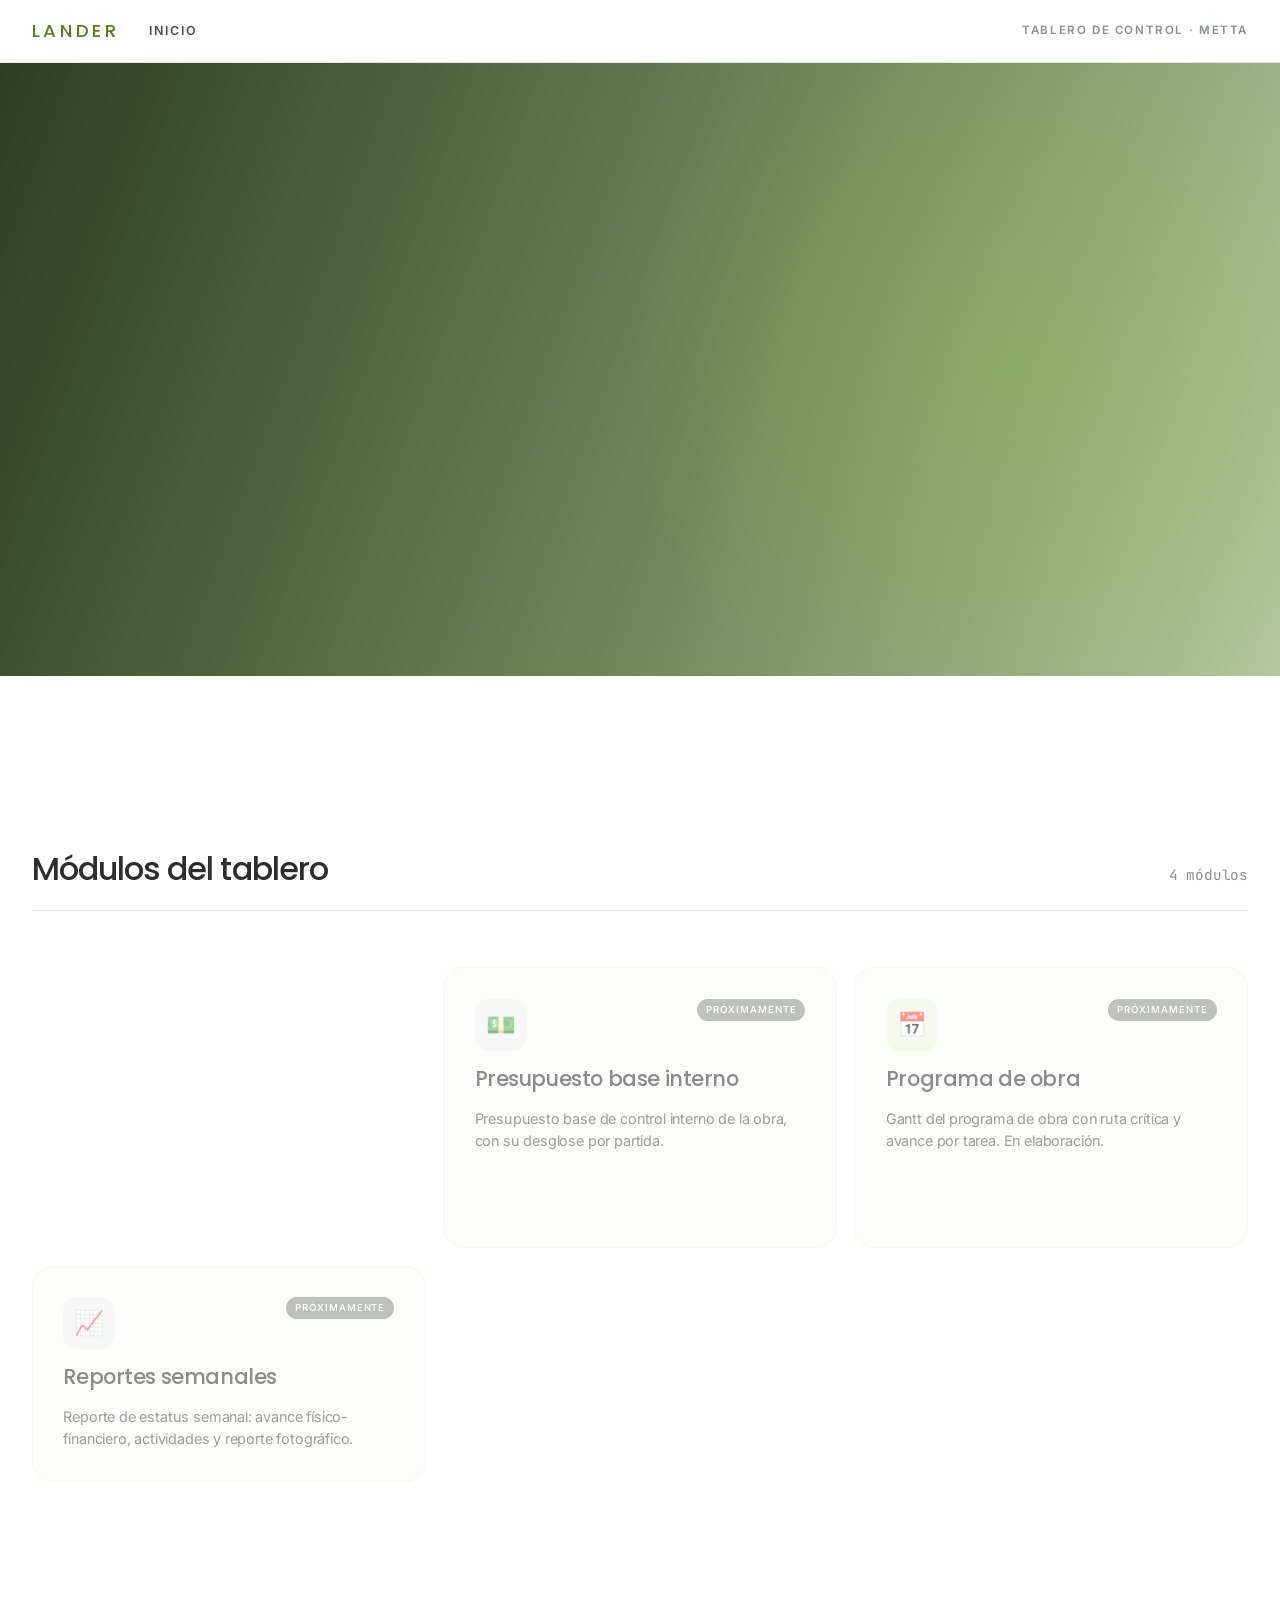
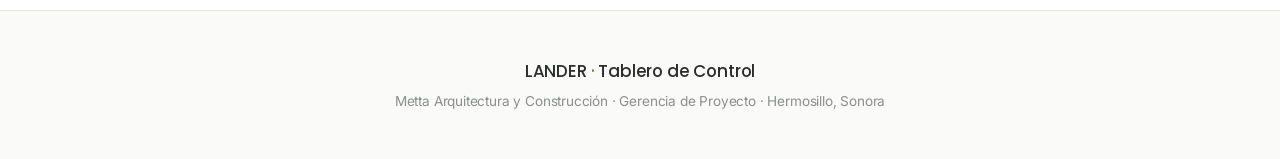
==== index.html @ 0363d553 "feat: sistema de diseño LANDER y portada estática Extrae de Altozano solo los bloques compartidos de" ====
<!DOCTYPE html>
<html lang="es">
<head>
<meta charset="UTF-8">
<meta name="viewport" content="width=device-width, initial-scale=1.0">
<title>LANDER · Tablero de Control | Metta</title>
<meta name="description" content="Tablero de control del paquete de amenidades de LANDER — Casa Club en Hermosillo, Sonora. Metta Arquitectura y Construcción.">
<link rel="icon" type="image/png" href="assets/favicon.png">
<link rel="preconnect" href="https://fonts.googleapis.com">
<link rel="preconnect" href="https://fonts.gstatic.com" crossorigin>
<link href="https://fonts.googleapis.com/css2?family=Poppins:wght@400;500;600;700;800&family=Inter:wght@400;500;600;700&family=JetBrains+Mono:wght@400;500&display=swap" rel="stylesheet">
<!-- CACHE-BUSTING: sube ?v=YYYYMMDD cuando cambies styles.css o los scripts -->
<link rel="stylesheet" href="css/styles.css?v=20260806">
</head>
<body data-seccion="Tablero de Control">

<nav class="topbar">
  <div class="topbar-inner">
    <a href="index.html" class="topbar-logo">
      <img src="assets/logo-cliente.png" alt="LANDER" onerror="this.style.display='none';this.nextElementSibling.style.display='inline'">
      <span class="fallback" style="display:none">LANDER</span>
      <img src="assets/logo-metta.png" alt="Metta" onerror="this.style.display='none'">
    </a>
    <a href="index.html" class="topbar-inicio">INICIO</a>
    <span class="topbar-tag">Tablero de Control · Metta</span>
  </div>
</nav>

<!-- ============ HERO PRINCIPAL ============ -->
<section class="home-hero">
  <div class="home-hero-inner">
    <div class="eyebrow fade-up">Gerencia de Proyecto · <span data-brand-gerencia>Metta Arquitectura y Construcción</span></div>
    <h1 class="fade-up delay-1"><span id="hero-nombre">LANDER · Amenidades</span><br>Tablero de control</h1>
    <p class="lead fade-up delay-2" id="hero-descripcion">
      Seguimiento del paquete de amenidades del desarrollo LANDER en Hermosillo, Sonora.
      Planos ejecutivos, presupuesto base, programa de obra y reportes semanales —
      todo en un solo lugar.
    </p>
    <div class="home-meta fade-up delay-3">
      <div class="home-meta-item">
        <div class="lbl">Ubicación</div>
        <div class="val" id="meta-ubicacion">Hermosillo, Sonora</div>
      </div>
      <div class="home-meta-item">
        <div class="lbl">Alcance</div>
        <div class="val" id="meta-alcance">Casa Club · Etapa 1</div>
      </div>
      <div class="home-meta-item">
        <div class="lbl">Inicio</div>
        <div class="val" id="meta-inicio">—</div>
      </div>
      <div class="home-meta-item">
        <div class="lbl">Término</div>
        <div class="val" id="meta-fin">—</div>
      </div>
    </div>
  </div>
</section>

<!-- ============ BANDA DE INDICADORES RÁPIDOS ============ -->
<section class="quickstats">
  <div class="quickstats-grid">
    <div class="quickstat fade-up">
      <div class="lbl">Avance real</div>
      <div class="val accent" id="qs-real">—</div>
      <div class="sub" id="qs-real-sub">Sin reportes aún</div>
    </div>
    <div class="quickstat fade-up delay-1">
      <div class="lbl">Avance programado</div>
      <div class="val" id="qs-prog">—</div>
      <div class="sub">A la fecha de corte</div>
    </div>
    <div class="quickstat fade-up delay-2">
      <div class="lbl">Variación</div>
      <div class="val" id="qs-var">—</div>
      <div class="sub" id="qs-var-sub">Real vs. programado</div>
    </div>
    <div class="quickstat fade-up delay-3">
      <div class="lbl">Días restantes</div>
      <div class="val alt" id="qs-dias">—</div>
      <div class="sub" id="qs-dias-sub">Para el término de obra</div>
    </div>
  </div>
</section>

<!-- ============ GRID DE MÓDULOS ============ -->
<section class="modules">
  <div class="modules-header">
    <h2>Módulos del tablero</h2>
    <span class="count">4 módulos</span>
  </div>
  <div class="modules-grid">

    <a href="planos.html" class="module-card fade-up">
      <div class="module-card-top">
        <div class="module-icon">📐</div>
        <div class="module-num">01</div>
      </div>
      <h3>Planos</h3>
      <p>Paquete de planos ejecutivos del Casa Club. Filtra por especialidad o busca por clave, y ábrelos a pantalla completa sin salir del tablero.</p>
      <div class="module-arrow">Ver planos <span class="dot">→</span></div>
    </a>

    <div class="module-card disabled fade-up delay-1">
      <div class="module-card-top">
        <div class="module-icon">💵</div>
        <span class="soon-badge">Próximamente</span>
      </div>
      <h3>Presupuesto base interno</h3>
      <p>Presupuesto base de control interno de la obra, con su desglose por partida.</p>
    </div>

    <div class="module-card disabled fade-up delay-2">
      <div class="module-card-top">
        <div class="module-icon">📅</div>
        <span class="soon-badge">Próximamente</span>
      </div>
      <h3>Programa de obra</h3>
      <p>Gantt del programa de obra con ruta crítica y avance por tarea. En elaboración.</p>
    </div>

    <div class="module-card disabled fade-up">
      <div class="module-card-top">
        <div class="module-icon">📈</div>
        <span class="soon-badge">Próximamente</span>
      </div>
      <h3>Reportes semanales</h3>
      <p>Reporte de estatus semanal: avance físico-financiero, actividades y reporte fotográfico.</p>
    </div>

  </div>
</section>

<footer>
  <div class="brand">LANDER <span>·</span> Tablero de Control</div>
  <div><span data-brand-gerencia>Metta Arquitectura y Construcción</span> · Gerencia de Proyecto · <span data-brand-ubicacion>Hermosillo, Sonora</span></div>
</footer>

</body>
</html>
---- css/styles.css ----
/* ============================================================
   LANDER · TABLERO DE AMENIDADES · Sistema de diseño
   Metta Arquitectura y Construcción
   Paleta: fondos claros · verde LANDER + gris del logotipo
   Tipografía: Poppins (display) · Inter (texto) · JetBrains Mono
   ------------------------------------------------------------
   Hoja de estilos COMPARTIDA por todas las páginas del tablero.
   Derivada del sistema de diseño del tablero Altozano.
   ============================================================ */

:root {
  /* ----- Fondos y tinta ----- */
  --bg: #ffffff;
  --bg-soft: #fafaf8;
  --bg-soft-2: #f2f3ef;
  --bg-elev: #ffffff;
  --ink: #2b2e2c;
  --ink-soft: #4c504d;
  --ink-mute: #8b8f8c;
  --line: #e5e6e1;
  --line-soft: #eff0ec;

  /* ----- Acento VERDE (principal, del logo LANDER) ----- */
  --accent: #5A7F26;         /* texto, links, botones      · 4.7:1 sobre blanco */
  --accent-dark: #47651E;    /* hover */
  --accent-mid: #6E9B2E;     /* rellenos, bordes, íconos   · 3.3:1 — NUNCA texto */
  --accent-bright: #8CC63F;  /* lima del logo — sobre fondo oscuro, barras */
  --accent-soft: #eef6e1;

  /* ----- Acento GRIS (secundario, del logotipo) ----- */
  --accent2: #808285;
  --accent2-dark: #63666A;   /* texto secundario           · 5.8:1 sobre blanco */
  --accent2-soft: #f1f2f2;

  /* ----- Semánticos ----- */
  --red: #c0392b;
  --green: #1f8f3e;
  --yellow: #c49a2a;
  --orange: #d98428;

  /* ----- Tipografía ----- */
  --font-display: 'Poppins', system-ui, -apple-system, sans-serif;
  --font-body: 'Inter', system-ui, -apple-system, sans-serif;
  --font-mono: 'JetBrains Mono', ui-monospace, monospace;

  /* ----- Easing (curva "de la casa", salida suave) ----- */
  --ease-out: cubic-bezier(0.22, 0.61, 0.36, 1);
}

* { box-sizing: border-box; margin: 0; padding: 0; -webkit-font-smoothing: antialiased; -moz-osx-font-smoothing: grayscale; }
html { scroll-behavior: smooth; }
body {
  font-family: var(--font-body);
  background: var(--bg);
  color: var(--ink);
  line-height: 1.5;
  font-weight: 400;
  letter-spacing: -0.011em;
  overflow-x: hidden;
}
.mono { font-family: var(--font-mono); }
h1, h2, h3, h4 { font-family: var(--font-display); }

/* ============================================================
   TOP BAR — barra superior compartida
   ============================================================ */
.topbar {
  position: sticky; top: 0; z-index: 100;
  background: rgba(255,255,255,0.85);
  backdrop-filter: saturate(180%) blur(20px);
  -webkit-backdrop-filter: saturate(180%) blur(20px);
  border-bottom: 1px solid var(--line);
}
.topbar-inner {
  max-width: 1280px;
  margin: 0 auto;
  padding: 0.9rem 2rem;
  display: flex;
  justify-content: space-between;
  align-items: center;
  gap: 1rem;
}
.topbar-logo { display: flex; align-items: center; gap: 0.75rem; text-decoration: none; }
.topbar-logo img { height: 34px; width: auto; display: block; }
.topbar-logo .fallback {
  font-family: var(--font-display);
  font-weight: 500;
  font-size: 1.15rem;
  letter-spacing: 0.18em;
  color: var(--accent);
}
.topbar-tag {
  font-size: 0.72rem; color: var(--ink-mute);
  letter-spacing: 0.14em; text-transform: uppercase; font-weight: 600;
}
.topbar-inicio {
  font-family: var(--font-body);
  font-size: 0.78rem; font-weight: 600;
  letter-spacing: 0.15em; text-transform: uppercase;
  color: var(--ink-soft); text-decoration: none;
  padding: 0.45rem 0.9rem; border-radius: 8px;
  margin-right: auto;
  transition: background-color 0.18s ease, border-color 0.18s ease, color 0.18s ease, box-shadow 0.18s ease, transform 0.18s ease;
}
.topbar-inicio:hover { color: var(--accent); background: var(--accent-soft); }
.back-link {
  color: var(--ink-soft);
  text-decoration: none;
  font-size: 0.85rem;
  font-weight: 500;
  display: flex; align-items: center; gap: 0.4rem;
  transition: color 0.2s;
}
.back-link:hover { color: var(--accent); }

/* ============================================================
   HERO PRINCIPAL (index.html)
   ============================================================ */
.home-hero {
  position: relative;
  background:
    linear-gradient(110deg, rgba(28,45,12,0.92) 0%, rgba(58,86,26,0.72) 55%, rgba(90,127,38,0.45) 100%),
    url('../assets/hero-cliente.jpg') center/cover no-repeat;
  color: #fff;
  overflow: hidden;
}
.home-hero::after {
  content: '';
  position: absolute; right: -10%; top: -30%;
  width: 60%; height: 160%;
  background: radial-gradient(circle, rgba(140,198,63,0.25) 0%, transparent 65%);
  pointer-events: none;
}
.home-hero-inner {
  position: relative; z-index: 1;
  max-width: 1280px; margin: 0 auto;
  padding: 5.5rem 2rem 5rem;
}
.home-hero .eyebrow {
  font-size: 0.78rem; letter-spacing: 0.25em; text-transform: uppercase;
  color: var(--accent-bright); font-weight: 600; margin-bottom: 1.25rem;
}
.home-hero h1 {
  font-size: clamp(2.8rem, 7vw, 5.5rem);
  font-weight: 500; letter-spacing: -0.03em; line-height: 1.0;
  margin-bottom: 1.25rem;
}
.home-hero h1 span { color: var(--accent-bright); }
.home-hero .lead {
  font-size: 1.15rem; color: rgba(255,255,255,0.82);
  max-width: 640px; line-height: 1.6; margin-bottom: 2.5rem;
  font-family: var(--font-body);
}
.home-meta {
  display: flex; flex-wrap: wrap; gap: 0;
  border: 1px solid rgba(255,255,255,0.18);
  border-radius: 14px; overflow: hidden;
  background: rgba(255,255,255,0.06);
  backdrop-filter: blur(8px);
}
.home-meta-item {
  padding: 1.1rem 1.6rem;
  border-right: 1px solid rgba(255,255,255,0.14);
  min-width: 150px;
}
.home-meta-item:last-child { border-right: none; }
.home-meta-item .lbl {
  font-size: 0.64rem; letter-spacing: 0.16em; text-transform: uppercase;
  color: var(--accent-bright); font-weight: 500; margin-bottom: 0.35rem;
}
.home-meta-item .val {
  font-family: var(--font-mono); font-size: 1rem; font-weight: 500; color: #fff;
}

/* ----- Banda de indicadores rápidos ----- */
.quickstats {
  max-width: 1280px; margin: 0 auto;
  padding: 0 2rem; margin-top: -2.5rem; position: relative; z-index: 2;
}
.quickstats-grid {
  display: grid; grid-template-columns: repeat(4, 1fr); gap: 1rem;
}
.quickstat {
  background: #fff; border: 1px solid var(--line);
  border-radius: 16px; padding: 1.5rem;
  box-shadow: 0 24px 50px -28px rgba(71,101,30,0.25);
}
.quickstat .lbl {
  font-size: 0.68rem; letter-spacing: 0.13em; text-transform: uppercase;
  color: var(--ink-mute); font-weight: 500; margin-bottom: 0.6rem;
}
.quickstat .val {
  font-family: var(--font-display); font-size: 2.2rem; font-weight: 500;
  letter-spacing: -0.03em; line-height: 1; color: var(--ink);
}
.quickstat .val.accent { color: var(--accent); }
.quickstat .val.alt { color: var(--accent2-dark); }
.quickstat .sub { margin-top: 0.4rem; font-size: 0.8rem; color: var(--ink-soft); }
.quickstat .val.pos { color: var(--green); }
.quickstat .val.neg { color: var(--red); }

/* ============================================================
   GRID DE MÓDULOS (index.html)
   ============================================================ */
.modules {
  max-width: 1280px; margin: 0 auto; padding: 4.5rem 2rem 5rem;
}
.modules-header {
  display: flex; justify-content: space-between; align-items: baseline;
  margin-bottom: 2.5rem; padding-bottom: 1.1rem; border-bottom: 1px solid var(--line);
}
.modules-header h2 {
  font-size: 2rem; font-weight: 500; letter-spacing: -0.03em;
}
.modules-header .count { font-family: var(--font-mono); font-size: 0.9rem; color: var(--ink-mute); }
.modules-grid {
  display: grid; grid-template-columns: repeat(3, 1fr); gap: 1.1rem;
}
.module-card {
  background: var(--bg-soft);
  border: 1px solid var(--line-soft);
  border-radius: 20px;
  padding: 1.9rem;
  text-decoration: none;
  color: inherit;
  display: flex; flex-direction: column; gap: 1rem;
  position: relative; overflow: hidden;
  transition: background-color 0.32s var(--ease-out), border-color 0.32s var(--ease-out), color 0.32s var(--ease-out), box-shadow 0.32s var(--ease-out), transform 0.32s var(--ease-out);
  min-height: 200px;
}
.module-card::before {
  content: ''; position: absolute; inset: 0;
  background: linear-gradient(150deg, transparent 40%, rgba(90,127,38,0.07) 100%);
  opacity: 0; transition: opacity 0.32s; pointer-events: none;
}
.module-card:hover {
  border-color: var(--accent);
  transform: translateY(-4px);
  box-shadow: 0 22px 50px -22px rgba(90,127,38,0.32);
}
.module-card:hover::before { opacity: 1; }
.module-card-top { display: flex; justify-content: space-between; align-items: flex-start; }
.module-icon {
  width: 52px; height: 52px; border-radius: 14px;
  background: var(--accent-soft); color: var(--accent);
  display: flex; align-items: center; justify-content: center;
  font-size: 1.5rem; flex-shrink: 0;
}
.module-card:nth-child(even) .module-icon { background: var(--accent2-soft); color: var(--accent2-dark); }
.module-num {
  font-family: var(--font-mono); font-size: 0.8rem; font-weight: 500;
  color: var(--ink-mute); padding-top: 0.4rem;
}
.module-card h3 {
  font-size: 1.3rem; font-weight: 500; letter-spacing: -0.02em; line-height: 1.2;
}
.module-card p {
  font-size: 0.9rem; color: var(--ink-soft); line-height: 1.55; flex: 1;
}
.module-card .module-arrow {
  display: flex; align-items: center; gap: 0.5rem;
  font-size: 0.82rem; font-weight: 500; color: var(--accent);
  letter-spacing: 0.04em;
}
.module-card:nth-child(even) .module-arrow { color: var(--accent2-dark); }
.module-card .module-arrow .dot {
  width: 26px; height: 26px; border-radius: 50%;
  background: var(--accent); color: #fff;
  display: flex; align-items: center; justify-content: center; font-size: 0.85rem;
  transition: transform 0.3s;
}
.module-card:nth-child(even) .module-arrow .dot { background: var(--accent2-dark); }
.module-card:hover .module-arrow .dot { transform: translateX(4px); }
.module-card.disabled { opacity: 0.55; pointer-events: none; }
.module-card .soon-badge {
  font-size: 0.6rem; font-weight: 500; letter-spacing: 0.1em; text-transform: uppercase;
  background: var(--ink-mute); color: #fff; padding: 0.25rem 0.55rem; border-radius: 20px;
}

/* ============================================================
   PÁGINA DE MÓDULO — encabezado genérico
   ============================================================ */
.page-hero {
  max-width: 1280px; margin: 0 auto; padding: 3.5rem 2rem 2rem;
}
.page-hero .eyebrow {
  font-size: 0.74rem; letter-spacing: 0.2em; text-transform: uppercase;
  color: var(--accent); font-weight: 500; margin-bottom: 0.9rem;
}
.page-hero h1 {
  font-size: clamp(2.2rem, 5vw, 3.6rem); font-weight: 500;
  letter-spacing: -0.03em; line-height: 1.05; margin-bottom: 0.85rem;
}
.page-hero .lead {
  font-size: 1.05rem; color: var(--ink-soft); max-width: 680px; line-height: 1.6;
}

/* ============================================================
   VISOR A PANTALLA COMPLETA (lightbox) — base compartida
   ============================================================ */
.lightbox {
  position: fixed; inset: 0; background: rgba(15,22,20,0.97);
  display: none; align-items: center; justify-content: center; z-index: 2000; padding: 2rem;
}
.lightbox.open { display: flex; }
.lightbox-img-wrap { position: relative; max-width: 90vw; max-height: 88vh; }
.lightbox img { max-width: 100%; max-height: 88vh; display: block; border-radius: 6px; }
.lightbox-close, .lightbox-nav {
  position: absolute; background: rgba(255,255,255,0.12);
  backdrop-filter: blur(10px); border: none; color: #fff;
  border-radius: 50%; cursor: pointer; transition: background 0.2s;
  display: flex; align-items: center; justify-content: center;
}
.lightbox-close { top: 1.5rem; right: 1.5rem; width: 46px; height: 46px; font-size: 1.1rem; }
.lightbox-nav { top: 50%; transform: translateY(-50%); width: 52px; height: 52px; font-size: 1.3rem; }
.lightbox-close:hover, .lightbox-nav:hover { background: rgba(255,255,255,0.26); }
.lightbox-prev { left: 2rem; }
.lightbox-next { right: 2rem; }
.lightbox-counter {
  position: absolute; bottom: 1.5rem; left: 50%; transform: translateX(-50%);
  color: rgba(255,255,255,0.75); font-family: var(--font-mono);
  font-size: 0.85rem; letter-spacing: 0.1em;
}

/* ============================================================
   ÍNDICE DE SEMANAS (reportes.html) / TARJETAS
   ============================================================ */
.cards-section { max-width: 1280px; margin: 0 auto; padding: 2.5rem 2rem 6rem; }
/* ============================================================
   ESTADOS GENÉRICOS
   ============================================================ */
.empty-state {
  text-align: center; padding: 4rem 2rem; background: var(--bg-soft);
  border-radius: 18px; color: var(--ink-mute);
}
.empty-state .icon { font-size: 2.5rem; margin-bottom: 1rem; }
.empty-state h3 { font-size: 1.2rem; color: var(--ink); margin-bottom: 0.5rem; }
.empty-state p { font-size: 0.94rem; }
.loading {
  display: flex; align-items: center; justify-content: center;
  padding: 4rem 2rem; color: var(--ink-mute); font-size: 0.9rem;
}

/* ============================================================
   FOOTER
   ============================================================ */
footer {
  margin-top: 4rem; padding: 3rem 2rem; border-top: 1px solid var(--line);
  text-align: center; color: var(--ink-mute); font-size: 0.85rem; background: var(--bg-soft);
}
footer .brand {
  font-family: var(--font-display); font-size: 1.05rem; color: var(--ink);
  margin-bottom: 0.4rem; font-weight: 500; letter-spacing: -0.01em;
}
footer .brand span { color: var(--accent); }

/* ============================================================
   ANIMACIONES ON SCROLL
   ============================================================ */
.fade-up {
  opacity: 0; transform: translateY(16px);
  transition: opacity 0.45s ease, transform 0.45s var(--ease-out);
}
.fade-up.visible { opacity: 1; transform: translateY(0); }
.fade-up.delay-1 { transition-delay: 0.07s; }
.fade-up.delay-2 { transition-delay: 0.14s; }
.fade-up.delay-3 { transition-delay: 0.21s; }

/* ============================================================
   RESPONSIVE
   ============================================================ */
@media (max-width: 1024px) {
  .modules-grid { grid-template-columns: repeat(2, 1fr); }
  .quickstats-grid { grid-template-columns: repeat(2, 1fr); }
}
@media (max-width: 768px) {
  .topbar-inner { padding: 0.75rem 1.25rem; }
  .home-hero-inner { padding: 3.5rem 1.25rem 3.5rem; }
  .home-meta { display: grid; grid-template-columns: 1fr 1fr; }
  .home-meta-item { min-width: 0; border-right: 1px solid rgba(255,255,255,0.14); border-bottom: 1px solid rgba(255,255,255,0.14); }
  .home-meta-item:nth-child(2n) { border-right: none; }
  .home-meta-item:nth-last-child(-n+2) { border-bottom: none; }
  .quickstats { padding: 0 1.25rem; }
  .quickstats-grid { grid-template-columns: 1fr 1fr; }
  .modules { padding: 3rem 1.25rem 4rem; }
  .modules-grid { grid-template-columns: 1fr; }
  .page-hero { padding: 2.5rem 1.25rem 1.5rem; }
  .cards-section { padding: 2rem 1.25rem 4rem; }
  .lightbox-nav { width: 42px; height: 42px; }
  .lightbox-prev { left: 0.5rem; }
  .lightbox-next { right: 0.5rem; }
}
@media (max-width: 480px) {
  .quickstats-grid { grid-template-columns: 1fr; }
  .home-meta { grid-template-columns: 1fr; }
  .home-meta-item { border-right: none; border-bottom: 1px solid rgba(255,255,255,0.14); }
  .home-meta-item:last-child { border-bottom: none; }
}
/* ============================================================
   ACCESIBILIDAD — respetar "reducir movimiento" del sistema
   ============================================================ */
@media (prefers-reduced-motion: reduce) {
  *,
  *::before,
  *::after {
    animation-duration: 0.01ms !important;
    animation-iteration-count: 1 !important;
    transition-duration: 0.01ms !important;
    scroll-behavior: auto !important;
  }
  /* Los elementos que entran con fade-up deben quedar visibles, no ocultos */
  .fade-up { opacity: 1 !important; transform: none !important; }
}
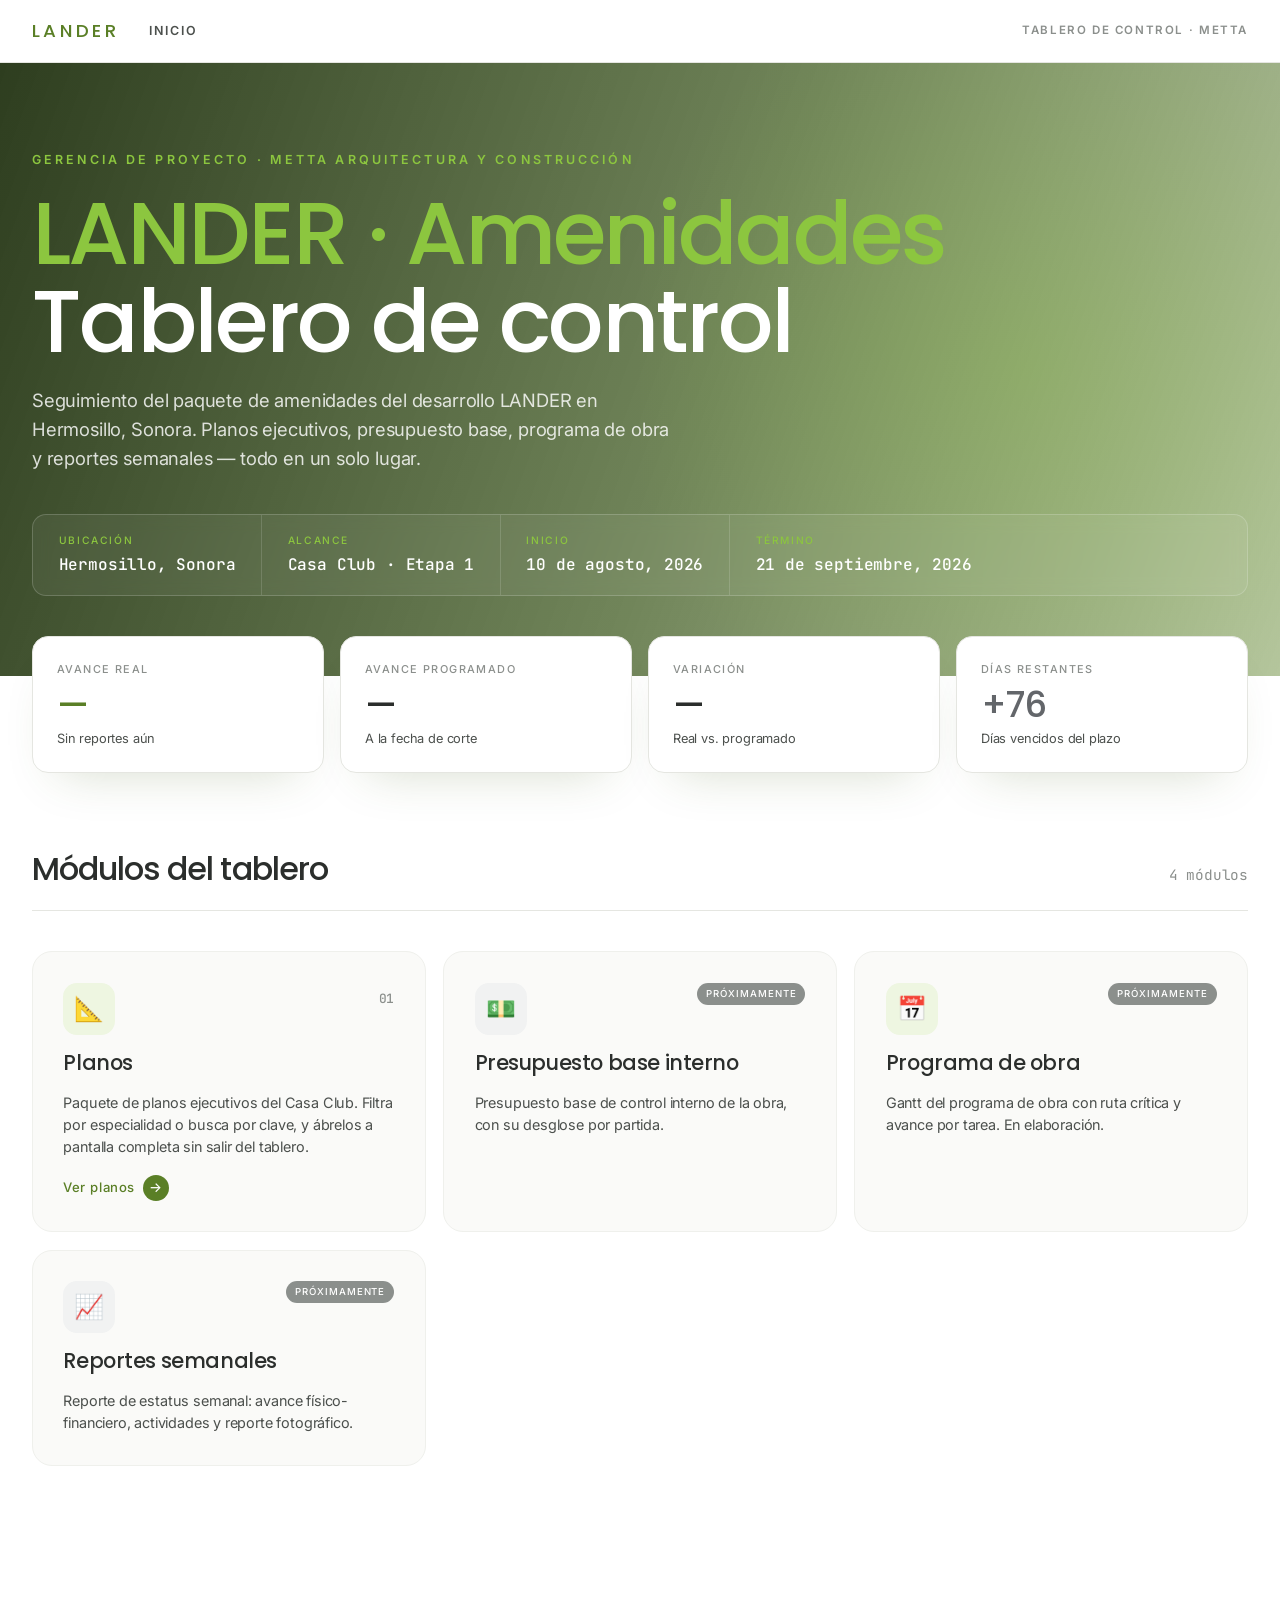
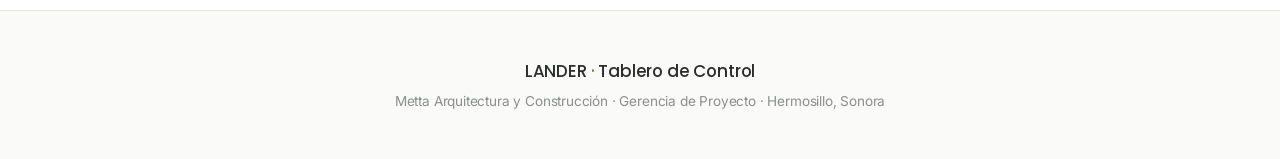
==== commit 73f00ca6: "feat: datos del proyecto y branding dinámico de la portada Todo el texto de marca sale de data/proye" ====
--- a/index.html
+++ b/index.html
@@ -4,7 +4,7 @@
 <meta charset="UTF-8">
 <meta name="viewport" content="width=device-width, initial-scale=1.0">
 <title>LANDER · Tablero de Control | Metta</title>
-<meta name="description" content="Tablero de control del paquete de amenidades de LANDER — Casa Club en Hermosillo, Sonora. Metta Arquitectura y Construcción.">
+<meta name="description" content="Tablero de control del paquete de amenidades de __CLIENTE__ — Casa Club en Hermosillo, Sonora. Metta Arquitectura y Construcción.">
 <link rel="icon" type="image/png" href="assets/favicon.png">
 <link rel="preconnect" href="https://fonts.googleapis.com">
 <link rel="preconnect" href="https://fonts.gstatic.com" crossorigin>
@@ -136,5 +136,7 @@
   <div><span data-brand-gerencia>Metta Arquitectura y Construcción</span> · Gerencia de Proyecto · <span data-brand-ubicacion>Hermosillo, Sonora</span></div>
 </footer>
 
+<script src="js/branding.js?v=20260806"></script>
+<script src="js/shell.js?v=20260806"></script>
 </body>
 </html>
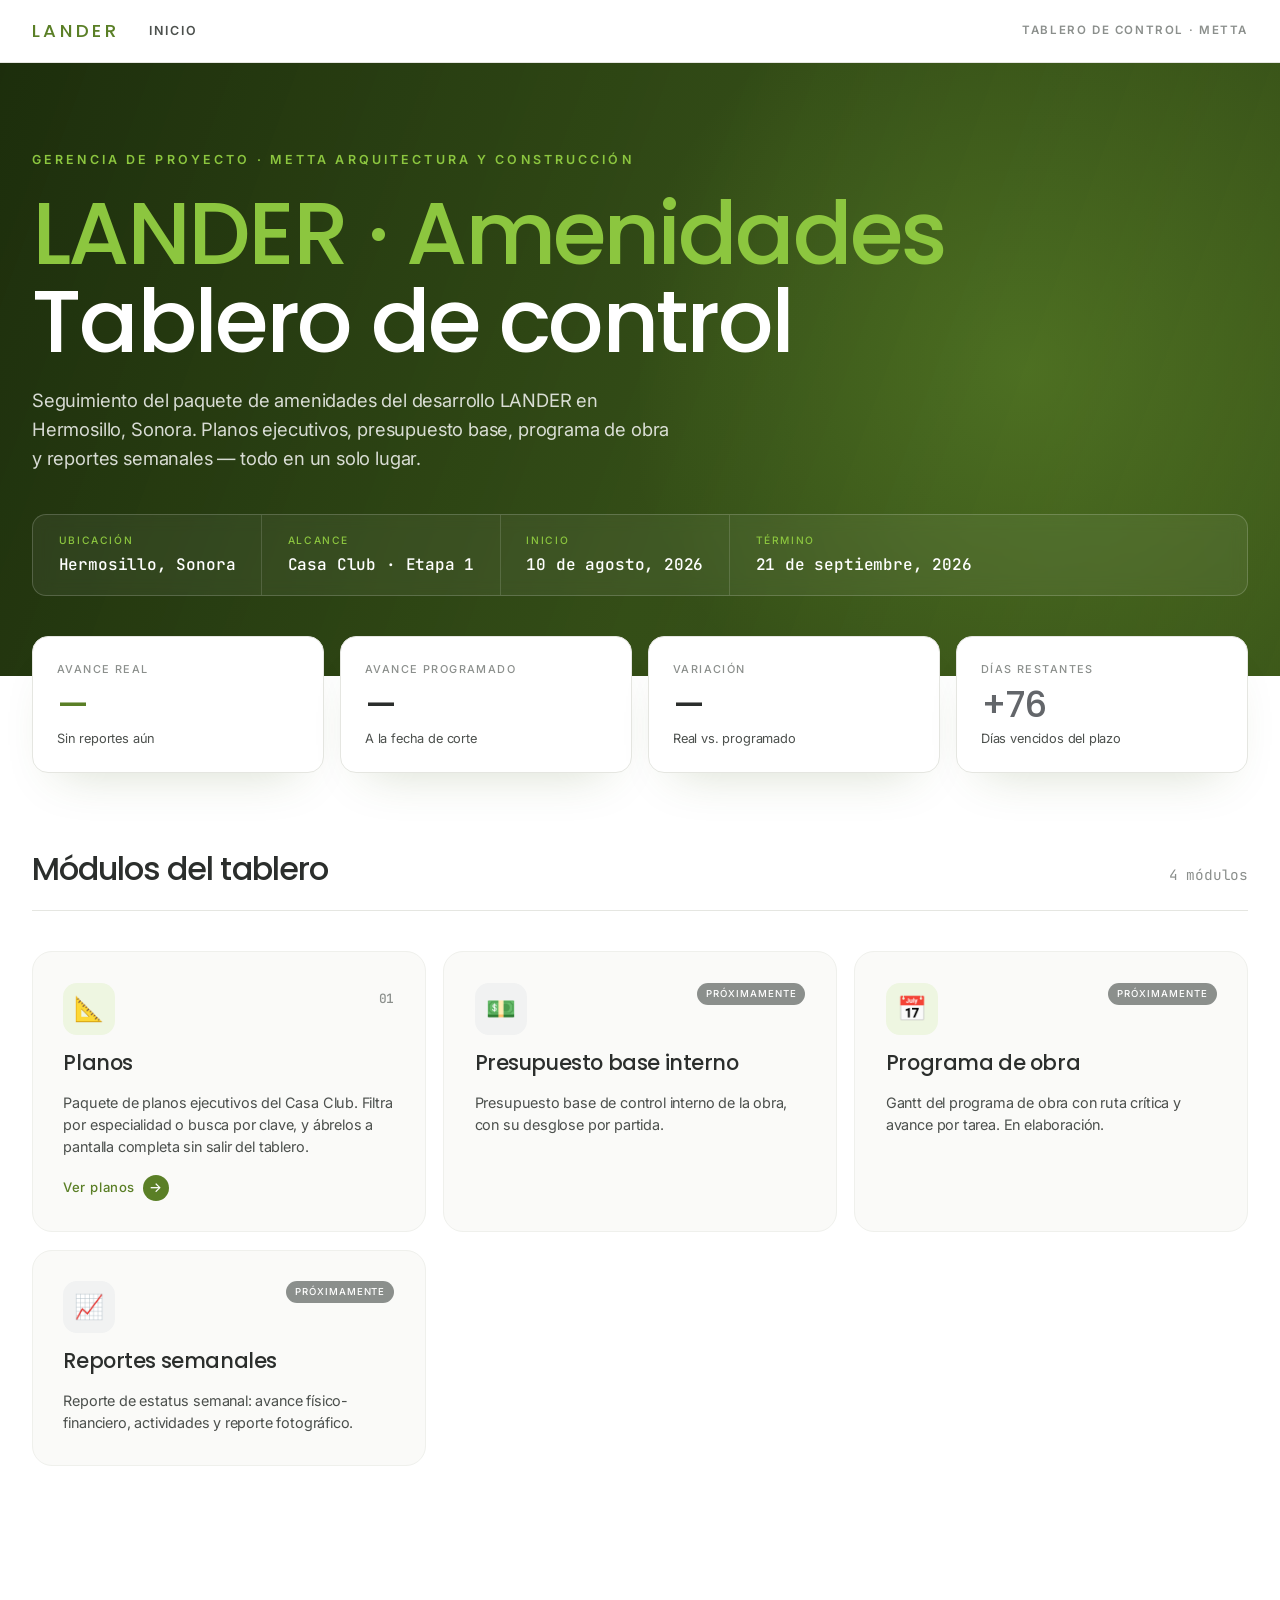
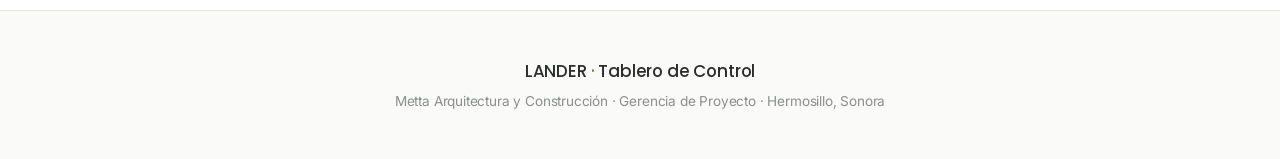
==== commit be7f339f: "fix: correcciones de la revisión final antes de publicar Seis correcciones detectadas en la revisión" ====
--- a/index.html
+++ b/index.html
@@ -4,7 +4,11 @@
 <meta charset="UTF-8">
 <meta name="viewport" content="width=device-width, initial-scale=1.0">
 <title>LANDER · Tablero de Control | Metta</title>
-<meta name="description" content="Tablero de control del paquete de amenidades de __CLIENTE__ — Casa Club en Hermosillo, Sonora. Metta Arquitectura y Construcción.">
+<!-- El nombre del cliente va escrito aquí a propósito (no __CLIENTE__): los
+     rastreadores de vistas previas (WhatsApp, Slack, LinkedIn, Facebook,
+     iMessage) no ejecutan JavaScript, así que branding.js nunca llega a
+     sustituir el marcador para ellos. js/branding.js sigue intacto. -->
+<meta name="description" content="Tablero de control del paquete de amenidades de Desarrollos Residenciales LANDER — Casa Club en Hermosillo, Sonora. Metta Arquitectura y Construcción.">
 <link rel="icon" type="image/png" href="assets/favicon.png">
 <link rel="preconnect" href="https://fonts.googleapis.com">
 <link rel="preconnect" href="https://fonts.gstatic.com" crossorigin>
--- a/css/styles.css
+++ b/css/styles.css
@@ -121,6 +121,13 @@
   background:
     linear-gradient(110deg, rgba(28,45,12,0.92) 0%, rgba(58,86,26,0.72) 55%, rgba(90,127,38,0.45) 100%),
     url('../assets/hero-cliente.jpg') center/cover no-repeat;
+  /* Base opaca detrás del degradado: el shorthand "background" de arriba
+     resetea background-color a transparent, y las tres paradas del
+     degradado son translúcidas. Sin esta base, el fondo real es el
+     blanco de la página y el texto pierde contraste. Va DESPUÉS del
+     shorthand a propósito — el orden importa. Sirve tanto ahora (sin
+     imagen) como cuando se agregue assets/hero-cliente.jpg. */
+  background-color: #24380f;
   color: #fff;
   overflow: hidden;
 }
@@ -293,33 +300,6 @@
 }
 .page-hero .lead {
   font-size: 1.05rem; color: var(--ink-soft); max-width: 680px; line-height: 1.6;
-}
-
-/* ============================================================
-   VISOR A PANTALLA COMPLETA (lightbox) — base compartida
-   ============================================================ */
-.lightbox {
-  position: fixed; inset: 0; background: rgba(15,22,20,0.97);
-  display: none; align-items: center; justify-content: center; z-index: 2000; padding: 2rem;
-}
-.lightbox.open { display: flex; }
-.lightbox-img-wrap { position: relative; max-width: 90vw; max-height: 88vh; }
-.lightbox img { max-width: 100%; max-height: 88vh; display: block; border-radius: 6px; }
-.lightbox-close, .lightbox-nav {
-  position: absolute; background: rgba(255,255,255,0.12);
-  backdrop-filter: blur(10px); border: none; color: #fff;
-  border-radius: 50%; cursor: pointer; transition: background 0.2s;
-  display: flex; align-items: center; justify-content: center;
-}
-.lightbox-close { top: 1.5rem; right: 1.5rem; width: 46px; height: 46px; font-size: 1.1rem; }
-.lightbox-nav { top: 50%; transform: translateY(-50%); width: 52px; height: 52px; font-size: 1.3rem; }
-.lightbox-close:hover, .lightbox-nav:hover { background: rgba(255,255,255,0.26); }
-.lightbox-prev { left: 2rem; }
-.lightbox-next { right: 2rem; }
-.lightbox-counter {
-  position: absolute; bottom: 1.5rem; left: 50%; transform: translateX(-50%);
-  color: rgba(255,255,255,0.75); font-family: var(--font-mono);
-  font-size: 0.85rem; letter-spacing: 0.1em;
 }
 
 /* ============================================================
@@ -386,9 +366,6 @@
   .modules-grid { grid-template-columns: 1fr; }
   .page-hero { padding: 2.5rem 1.25rem 1.5rem; }
   .cards-section { padding: 2rem 1.25rem 4rem; }
-  .lightbox-nav { width: 42px; height: 42px; }
-  .lightbox-prev { left: 0.5rem; }
-  .lightbox-next { right: 0.5rem; }
 }
 @media (max-width: 480px) {
   .quickstats-grid { grid-template-columns: 1fr; }
@@ -411,3 +388,197 @@
   /* Los elementos que entran con fade-up deben quedar visibles, no ocultos */
   .fade-up { opacity: 1 !important; transform: none !important; }
 }
+
+/* ============================================================
+   MÓDULO 01 · PLANOS — barra de filtros y listado
+   ============================================================ */
+.planos-toolbar {
+  position: sticky; top: 61px; z-index: 40;
+  background: rgba(255,255,255,0.92);
+  backdrop-filter: saturate(180%) blur(20px);
+  -webkit-backdrop-filter: saturate(180%) blur(20px);
+  border-block: 1px solid var(--line);
+  padding: 1rem 0;
+}
+.planos-toolbar-inner {
+  max-width: 1280px; margin: 0 auto; padding: 0 2rem;
+  display: flex; flex-direction: column; gap: 0.9rem;
+}
+
+/* ---------- Buscador ---------- */
+.planos-buscador { position: relative; max-width: 420px; width: 100%; }
+.planos-buscador input {
+  width: 100%; font-family: var(--font-body); font-size: 0.92rem;
+  padding: 0.7rem 2.4rem 0.7rem 2.5rem;
+  border: 1px solid var(--line); border-radius: 999px;
+  background: var(--bg-soft); color: var(--ink);
+  transition: border-color 0.2s ease, box-shadow 0.2s ease, background-color 0.2s ease;
+}
+.planos-buscador input::-webkit-search-cancel-button { display: none; }
+.planos-buscador input:focus {
+  outline: none; background: #fff;
+  border-color: var(--accent-mid);
+  box-shadow: 0 0 0 3px var(--accent-soft);
+}
+.planos-buscador .ico {
+  position: absolute; left: 0.9rem; top: 50%; transform: translateY(-50%);
+  font-size: 0.9rem; pointer-events: none; opacity: 0.55;
+}
+.planos-buscador .limpiar {
+  position: absolute; right: 0.5rem; top: 50%; transform: translateY(-50%);
+  border: 0; background: none; cursor: pointer; color: var(--ink-mute);
+  font-size: 0.9rem; padding: 0.35rem; border-radius: 50%; line-height: 1; display: none;
+}
+.planos-buscador.tiene-texto .limpiar { display: block; }
+.planos-buscador .limpiar:hover { color: var(--ink); background: var(--bg-soft-2); }
+
+/* ---------- Chips de especialidad ---------- */
+.planos-chips { display: flex; flex-wrap: wrap; gap: 0.5rem; align-items: center; }
+.planos-chip {
+  display: inline-flex; align-items: center; gap: 0.45rem;
+  padding: 0.5rem 0.95rem; border-radius: 999px;
+  background: var(--bg-soft); border: 1px solid var(--line-soft);
+  font-family: var(--font-body); font-size: 0.85rem; font-weight: 500;
+  color: var(--ink-soft); cursor: pointer;
+  transition: background-color 0.2s ease, border-color 0.2s ease, color 0.2s ease;
+}
+.planos-chip:hover { border-color: var(--accent-mid); color: var(--accent); }
+.planos-chip.activo { background: var(--accent); border-color: var(--accent); color: #fff; }
+.planos-chip .n { font-family: var(--font-mono); font-size: 0.74rem; opacity: 0.7; }
+.planos-conteo {
+  margin-left: auto; font-family: var(--font-mono);
+  font-size: 0.8rem; color: var(--ink-mute); white-space: nowrap;
+}
+
+/* ---------- Encabezado de grupo ---------- */
+.planos-grupo {
+  font-family: var(--font-display); font-size: 0.76rem; font-weight: 600;
+  letter-spacing: 0.14em; text-transform: uppercase; color: var(--ink-mute);
+  margin: 2.2rem 0 0.85rem; padding-bottom: 0.5rem;
+  border-bottom: 1px solid var(--line-soft);
+}
+.planos-grupo:first-child { margin-top: 0; }
+
+/* ---------- Fila de plano ---------- */
+.plano-fila {
+  display: flex; align-items: center; gap: 1.1rem;
+  padding: 1rem 1.2rem; border-radius: 14px; margin-bottom: 0.6rem;
+  background: var(--bg-soft); border: 1px solid var(--line-soft);
+  transition: border-color 0.22s var(--ease-out), box-shadow 0.22s var(--ease-out), transform 0.22s var(--ease-out);
+}
+.plano-fila:hover {
+  border-color: var(--accent-mid); transform: translateY(-2px);
+  box-shadow: 0 14px 30px -18px rgba(90,127,38,0.35);
+}
+.plano-ico {
+  width: 42px; height: 42px; border-radius: 11px; flex-shrink: 0;
+  background: var(--accent-soft); color: var(--accent);
+  display: flex; align-items: center; justify-content: center;
+  font-family: var(--font-mono); font-size: 0.62rem; font-weight: 500;
+}
+.plano-datos { min-width: 0; flex: 1; }
+.plano-clave {
+  font-family: var(--font-mono); font-size: 0.72rem; font-weight: 500;
+  color: var(--accent); letter-spacing: 0.06em;
+}
+.plano-nombre {
+  font-family: var(--font-display); font-size: 1.02rem; font-weight: 500;
+  letter-spacing: -0.015em; line-height: 1.3; margin-top: 0.1rem; color: var(--ink);
+}
+.plano-tags { display: flex; flex-wrap: wrap; gap: 0.4rem; margin-top: 0.45rem; }
+.plano-tag {
+  font-size: 0.68rem; font-weight: 500; padding: 0.2rem 0.55rem; border-radius: 999px;
+  background: var(--accent2-soft); color: var(--accent2-dark);
+}
+.plano-acciones { display: flex; gap: 0.5rem; flex-shrink: 0; }
+.plano-btn {
+  display: inline-flex; align-items: center; gap: 0.35rem;
+  font-family: var(--font-body); font-size: 0.8rem; font-weight: 500;
+  padding: 0.55rem 1rem; border-radius: 999px; cursor: pointer;
+  text-decoration: none; border: 1px solid var(--line);
+  background: #fff; color: var(--ink-soft);
+  transition: background-color 0.2s ease, border-color 0.2s ease, color 0.2s ease;
+}
+.plano-btn:hover { border-color: var(--accent-mid); color: var(--accent); }
+.plano-btn-primario { background: var(--accent); border-color: var(--accent); color: #fff; }
+.plano-btn-primario:hover { background: var(--accent-dark); border-color: var(--accent-dark); color: #fff; }
+
+@media (max-width: 768px) {
+  .planos-toolbar { top: 57px; }
+  .planos-toolbar-inner { padding: 0 1.25rem; }
+  .planos-conteo { margin-left: 0; width: 100%; }
+  .plano-fila { flex-wrap: wrap; gap: 0.8rem; }
+  .plano-acciones { width: 100%; }
+  .plano-btn { flex: 1; justify-content: center; }
+}
+
+/* ============================================================
+   MÓDULO 01 · PLANOS — visor a pantalla completa
+   ============================================================ */
+.visor {
+  position: fixed; inset: 0; z-index: 200;
+  display: none; flex-direction: column;
+  background: rgba(16,20,12,0.97);
+  backdrop-filter: blur(6px); -webkit-backdrop-filter: blur(6px);
+}
+.visor.abierto { display: flex; }
+body.visor-abierto { overflow: hidden; }
+
+.visor-barra {
+  display: flex; align-items: center; gap: 1rem;
+  padding: 0.8rem 1.25rem; flex-shrink: 0; flex-wrap: wrap;
+  border-bottom: 1px solid rgba(255,255,255,0.12);
+  color: #fff;
+}
+.visor-titulo { min-width: 0; display: flex; flex-direction: column; gap: 0.1rem; }
+.visor-clave {
+  font-family: var(--font-mono); font-size: 0.7rem; font-weight: 500;
+  color: var(--accent-bright); letter-spacing: 0.08em;
+}
+.visor-nombre {
+  font-family: var(--font-display); font-size: 1rem; font-weight: 500;
+  letter-spacing: -0.015em; white-space: nowrap; overflow: hidden; text-overflow: ellipsis;
+}
+.visor-contador {
+  font-family: var(--font-mono); font-size: 0.78rem;
+  color: rgba(255,255,255,0.6); margin-left: auto;
+}
+.visor-acciones { display: flex; align-items: center; gap: 0.45rem; flex-wrap: wrap; }
+.visor-btn {
+  display: inline-flex; align-items: center; justify-content: center; gap: 0.3rem;
+  font-family: var(--font-body); font-size: 0.78rem; font-weight: 500;
+  min-height: 36px; padding: 0 0.85rem; border-radius: 999px;
+  border: 1px solid rgba(255,255,255,0.22); background: rgba(255,255,255,0.08);
+  color: #fff; text-decoration: none; cursor: pointer;
+  transition: background-color 0.2s ease, border-color 0.2s ease, opacity 0.2s ease;
+}
+.visor-btn:hover { background: rgba(255,255,255,0.2); }
+.visor-btn:disabled { opacity: 0.3; cursor: default; }
+.visor-btn:disabled:hover { background: rgba(255,255,255,0.08); }
+#visor-prev, #visor-next { min-width: 36px; padding: 0; font-size: 1.15rem; line-height: 1; }
+.visor-cerrar { border-color: rgba(255,255,255,0.35); }
+
+.visor-cuerpo { flex: 1; min-height: 0; position: relative; }
+.visor-cuerpo iframe { width: 100%; height: 100%; border: 0; display: block; background: #fff; }
+
+/* Respaldo cuando el navegador no puede embeber PDF (Safari en iOS) */
+.visor-fallback {
+  height: 100%; display: flex; flex-direction: column;
+  align-items: center; justify-content: center; gap: 1rem;
+  padding: 2rem; text-align: center; color: #fff;
+}
+.visor-fallback .ico { font-size: 2.5rem; }
+.visor-fallback h3 { font-family: var(--font-display); font-weight: 500; font-size: 1.15rem; }
+.visor-fallback p { font-size: 0.9rem; color: rgba(255,255,255,0.7); max-width: 34ch; }
+.visor-fallback .visor-btn {
+  min-height: 46px; padding: 0 1.6rem; font-size: 0.92rem;
+  background: var(--accent-mid); border-color: var(--accent-mid);
+}
+.visor-fallback .visor-btn:hover { background: var(--accent-bright); border-color: var(--accent-bright); color: #1c2d0c; }
+
+@media (max-width: 768px) {
+  .visor-barra { gap: 0.6rem; padding: 0.7rem 0.9rem; }
+  .visor-nombre { font-size: 0.9rem; }
+  .visor-contador { order: 3; margin-left: 0; }
+  .visor-acciones { order: 4; width: 100%; }
+}
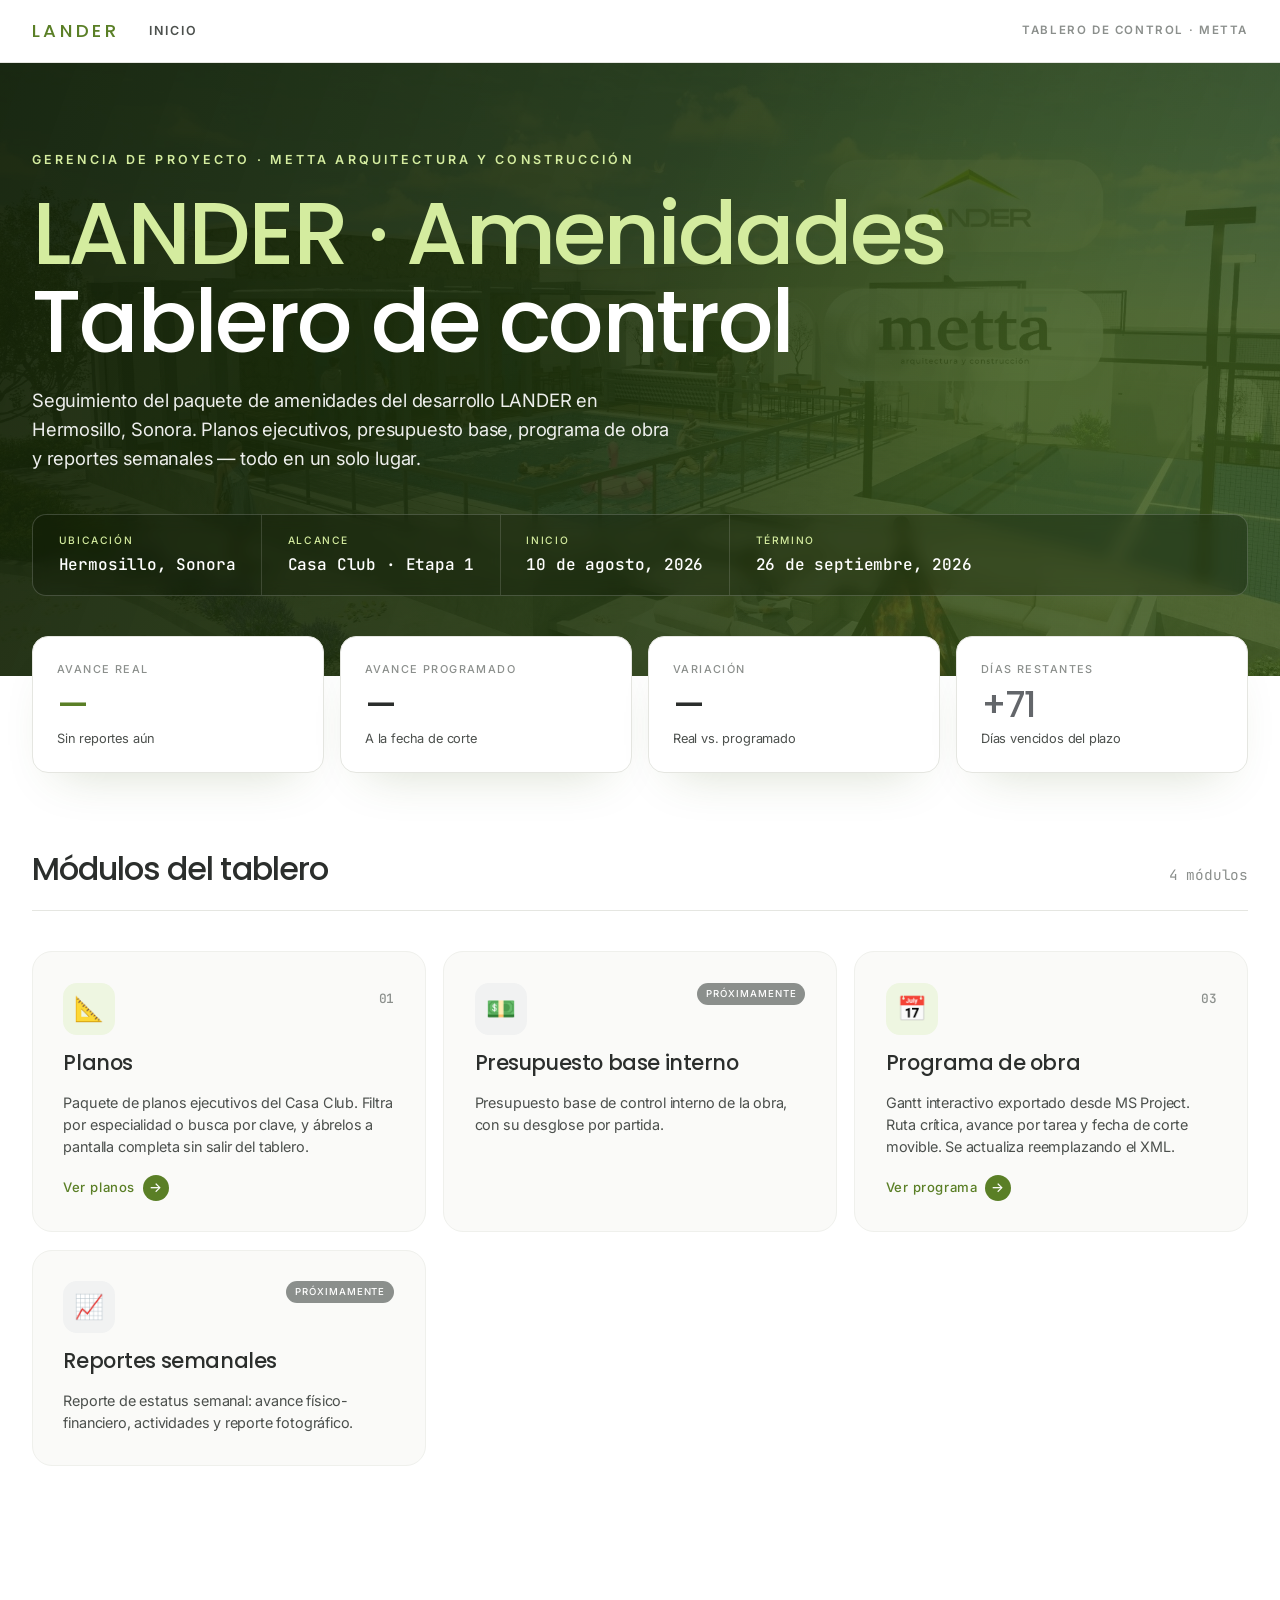
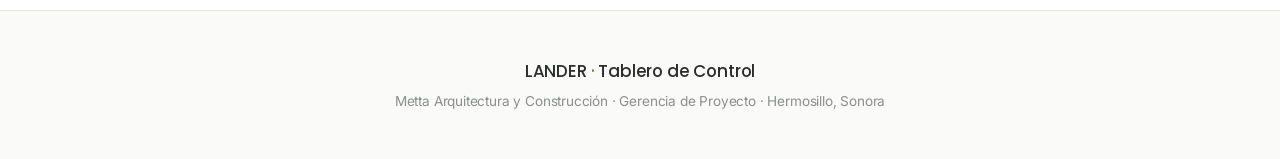
==== commit 4583ab95: "feat: módulo 03 · Programa de obra (Gantt de MS Project) Visor del XML de MS Project con árbol colap" ====
--- a/index.html
+++ b/index.html
@@ -114,14 +114,15 @@
       <p>Presupuesto base de control interno de la obra, con su desglose por partida.</p>
     </div>
 
-    <div class="module-card disabled fade-up delay-2">
+    <a href="programa.html" class="module-card fade-up delay-2">
       <div class="module-card-top">
         <div class="module-icon">📅</div>
-        <span class="soon-badge">Próximamente</span>
+        <div class="module-num">03</div>
       </div>
       <h3>Programa de obra</h3>
-      <p>Gantt del programa de obra con ruta crítica y avance por tarea. En elaboración.</p>
-    </div>
+      <p>Gantt interactivo exportado desde MS Project. Ruta crítica, avance por tarea y fecha de corte movible. Se actualiza reemplazando el XML.</p>
+      <div class="module-arrow">Ver programa <span class="dot">→</span></div>
+    </a>
 
     <div class="module-card disabled fade-up">
       <div class="module-card-top">
--- a/css/styles.css
+++ b/css/styles.css
@@ -24,7 +24,8 @@
   --accent: #5A7F26;         /* texto, links, botones      · 4.7:1 sobre blanco */
   --accent-dark: #47651E;    /* hover */
   --accent-mid: #6E9B2E;     /* rellenos, bordes, íconos   · 3.3:1 — NUNCA texto */
-  --accent-bright: #8CC63F;  /* lima del logo — sobre fondo oscuro, barras */
+  --accent-bright: #8CC63F;  /* lima del logo — rellenos y barras sobre fondo oscuro */
+  --accent-pale: #D4EC9F;    /* lima pálido — TEXTO de acento sobre el hero */
   --accent-soft: #eef6e1;
 
   /* ----- Acento GRIS (secundario, del logotipo) ----- */
@@ -119,15 +120,18 @@
 .home-hero {
   position: relative;
   background:
-    linear-gradient(110deg, rgba(28,45,12,0.92) 0%, rgba(58,86,26,0.72) 55%, rgba(90,127,38,0.45) 100%),
-    url('../assets/hero-cliente.jpg') center/cover no-repeat;
+    linear-gradient(110deg, rgba(18,32,6,0.94) 0%, rgba(34,56,14,0.88) 55%, rgba(52,80,22,0.80) 100%),
+    url('../assets/hero-lander.jpg') center/cover no-repeat;
   /* Base opaca detrás del degradado: el shorthand "background" de arriba
      resetea background-color a transparent, y las tres paradas del
-     degradado son translúcidas. Sin esta base, el fondo real es el
-     blanco de la página y el texto pierde contraste. Va DESPUÉS del
-     shorthand a propósito — el orden importa. Sirve tanto ahora (sin
-     imagen) como cuando se agregue assets/hero-cliente.jpg. */
+     degradado son translúcidas. Sin esta base, si la imagen falta el fondo
+     real es el blanco de la página y el texto se vuelve ilegible. Va
+     DESPUÉS del shorthand a propósito — el orden importa. */
   background-color: #24380f;
+  /* Las opacidades del degradado están calibradas contra hero-lander.jpg,
+     que es un render muy claro (cielo, muros blancos, concreto). Con las
+     opacidades originales el texto blanco caía a 2.0:1. Si algún día se
+     cambia el render, hay que volver a medir el contraste del hero. */
   color: #fff;
   overflow: hidden;
 }
@@ -135,7 +139,7 @@
   content: '';
   position: absolute; right: -10%; top: -30%;
   width: 60%; height: 160%;
-  background: radial-gradient(circle, rgba(140,198,63,0.25) 0%, transparent 65%);
+  background: radial-gradient(circle, rgba(140,198,63,0.14) 0%, transparent 65%);
   pointer-events: none;
 }
 .home-hero-inner {
@@ -145,16 +149,16 @@
 }
 .home-hero .eyebrow {
   font-size: 0.78rem; letter-spacing: 0.25em; text-transform: uppercase;
-  color: var(--accent-bright); font-weight: 600; margin-bottom: 1.25rem;
+  color: var(--accent-pale); font-weight: 600; margin-bottom: 1.25rem;
 }
 .home-hero h1 {
   font-size: clamp(2.8rem, 7vw, 5.5rem);
   font-weight: 500; letter-spacing: -0.03em; line-height: 1.0;
   margin-bottom: 1.25rem;
 }
-.home-hero h1 span { color: var(--accent-bright); }
+.home-hero h1 span { color: var(--accent-pale); }
 .home-hero .lead {
-  font-size: 1.15rem; color: rgba(255,255,255,0.82);
+  font-size: 1.15rem; color: rgba(255,255,255,0.92);
   max-width: 640px; line-height: 1.6; margin-bottom: 2.5rem;
   font-family: var(--font-body);
 }
@@ -162,7 +166,9 @@
   display: flex; flex-wrap: wrap; gap: 0;
   border: 1px solid rgba(255,255,255,0.18);
   border-radius: 14px; overflow: hidden;
-  background: rgba(255,255,255,0.06);
+  /* Tinte oscuro, no claro: la banda va sobre el render y necesita oscurecer
+     para que las etiquetas chicas conserven contraste. */
+  background: rgba(12,22,4,0.30);
   backdrop-filter: blur(8px);
 }
 .home-meta-item {
@@ -173,7 +179,7 @@
 .home-meta-item:last-child { border-right: none; }
 .home-meta-item .lbl {
   font-size: 0.64rem; letter-spacing: 0.16em; text-transform: uppercase;
-  color: var(--accent-bright); font-weight: 500; margin-bottom: 0.35rem;
+  color: var(--accent-pale); font-weight: 500; margin-bottom: 0.35rem;
 }
 .home-meta-item .val {
   font-family: var(--font-mono); font-size: 1rem; font-weight: 500; color: #fff;
